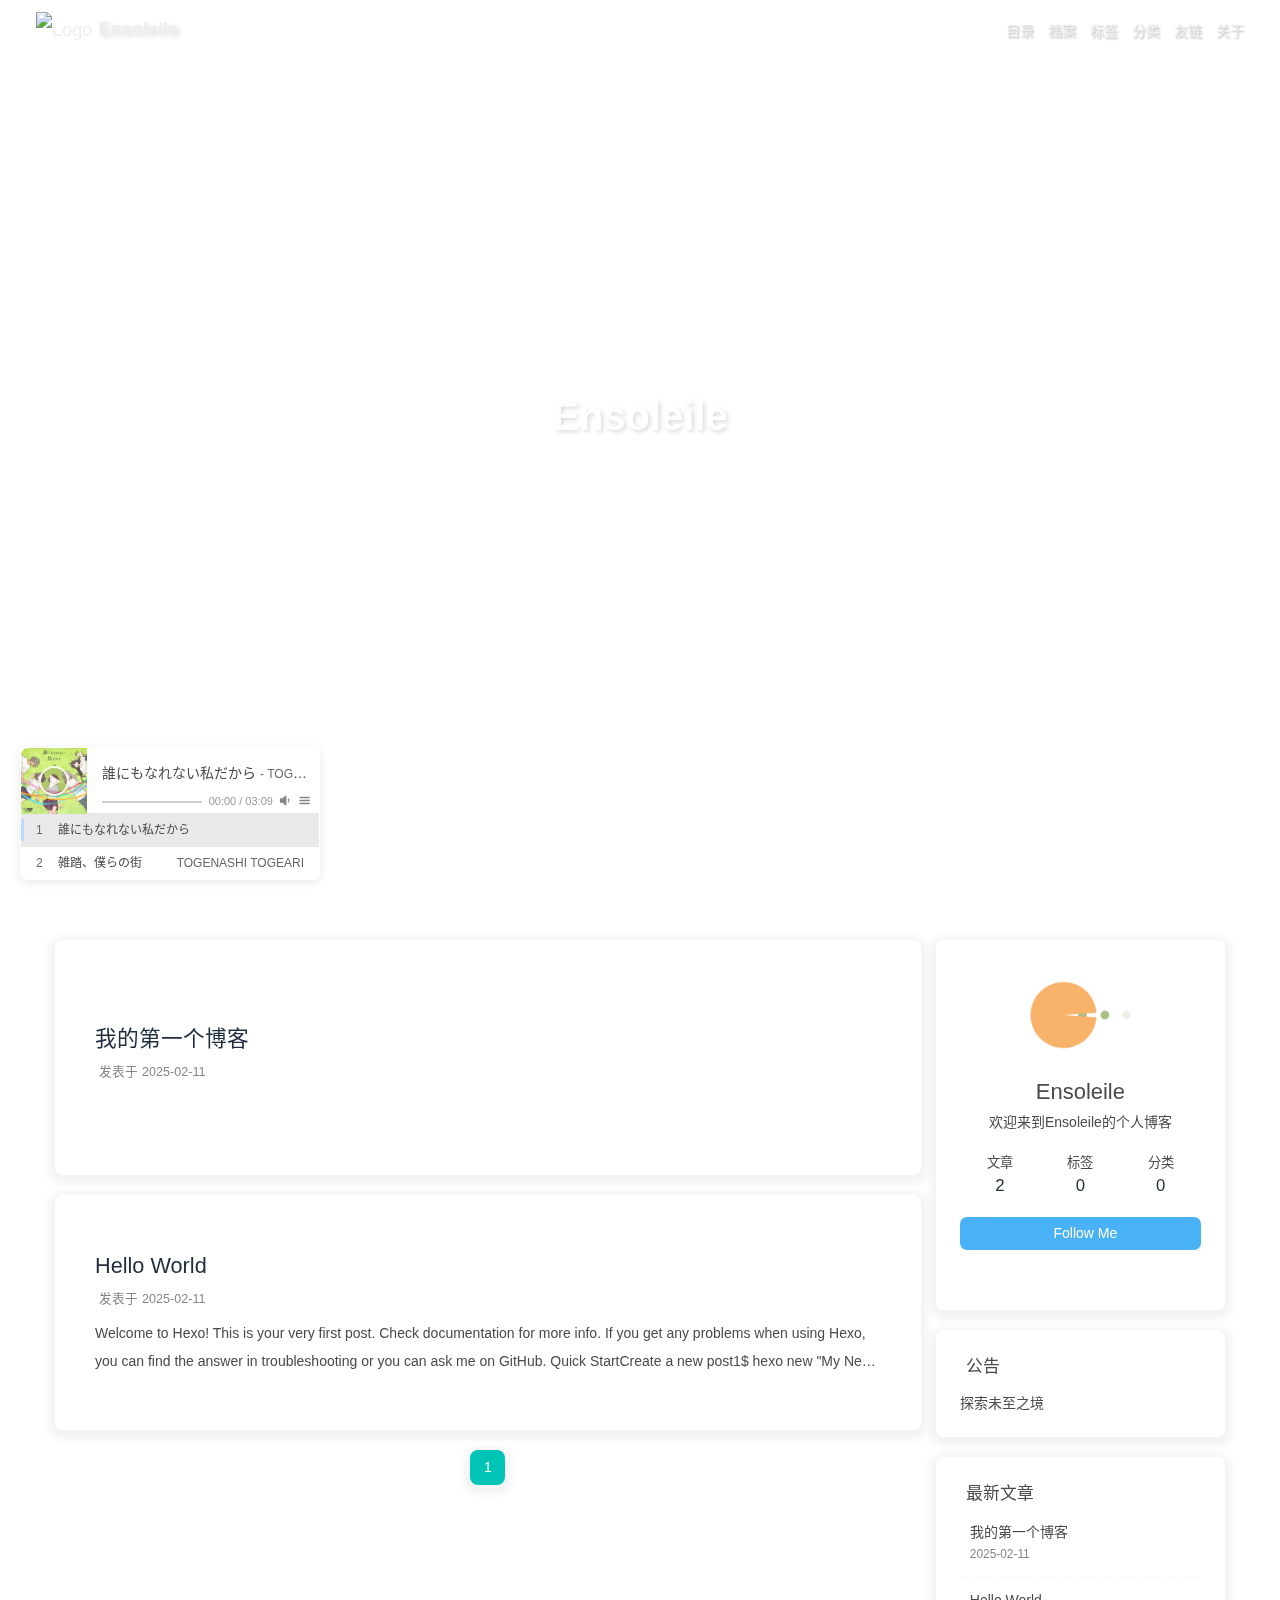
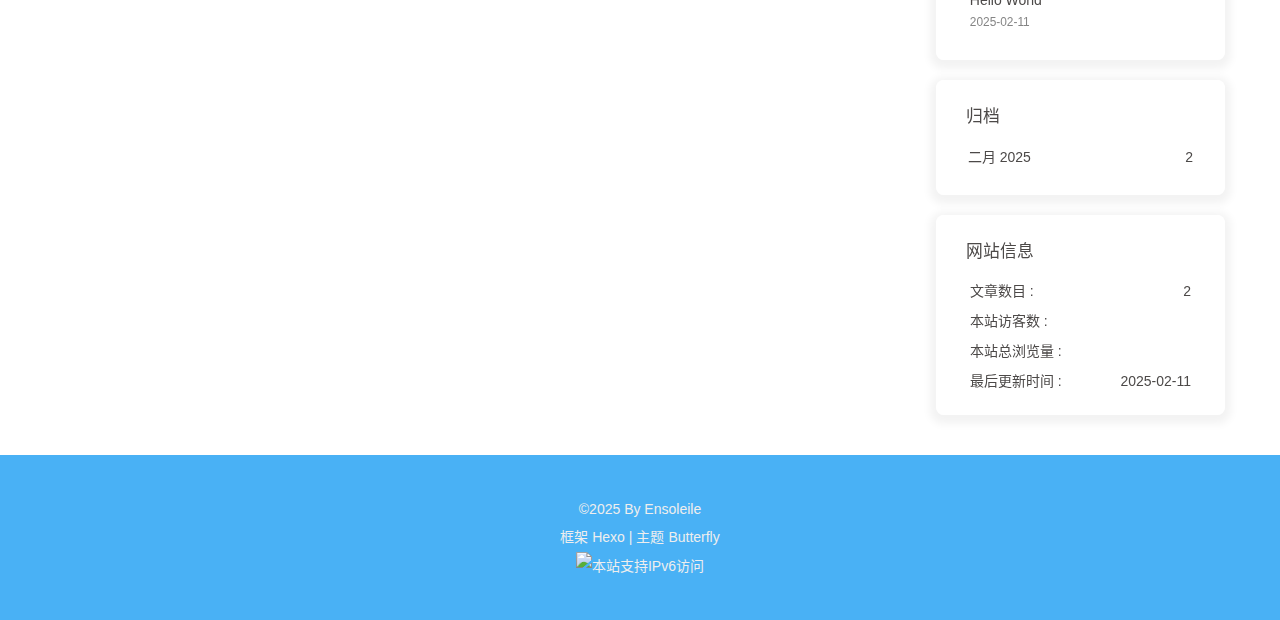
==== index.html @ 6d479419 "Site updated: 2025-02-11 23:31:42" ====
<!DOCTYPE html><html lang="zh-CN" data-theme="light"><head><meta charset="UTF-8"><meta http-equiv="X-UA-Compatible" content="IE=edge"><meta name="viewport" content="width=device-width, initial-scale=1.0,viewport-fit=cover"><title>Ensoleile - Ensoleile的个人博客</title><meta name="author" content="Ensoleile"><meta name="copyright" content="Ensoleile"><meta name="format-detection" content="telephone=no"><meta name="theme-color" content="#ffffff"><meta name="description" content="欢迎来到Ensoleile的个人博客">
<meta property="og:type" content="website">
<meta property="og:title" content="Ensoleile">
<meta property="og:url" content="http://example.com/index.html">
<meta property="og:site_name" content="Ensoleile">
<meta property="og:description" content="欢迎来到Ensoleile的个人博客">
<meta property="og:locale" content="zh_CN">
<meta property="og:image" content="https://i.bobopic.com/small/118351457.jpg">
<meta property="article:author" content="Ensoleile">
<meta name="twitter:card" content="summary">
<meta name="twitter:image" content="https://i.bobopic.com/small/118351457.jpg"><link rel="shortcut icon" href="https://i.bobopic.com/small/118351457.jpg"><link rel="canonical" href="http://example.com/index.html"><link rel="preconnect" href="//cdn.jsdelivr.net"/><link rel="preconnect" href="//busuanzi.ibruce.info"/><link rel="stylesheet" href="/css/index.css"><link rel="stylesheet" href="https://cdn.jsdelivr.net/npm/@fortawesome/fontawesome-free/css/all.min.css"><script>
    (() => {
      
    const saveToLocal = {
      set: (key, value, ttl) => {
        if (!ttl) return
        const expiry = Date.now() + ttl * 86400000
        localStorage.setItem(key, JSON.stringify({ value, expiry }))
      },
      get: key => {
        const itemStr = localStorage.getItem(key)
        if (!itemStr) return undefined
        const { value, expiry } = JSON.parse(itemStr)
        if (Date.now() > expiry) {
          localStorage.removeItem(key)
          return undefined
        }
        return value
      }
    }

    window.btf = {
      saveToLocal,
      getScript: (url, attr = {}) => new Promise((resolve, reject) => {
        const script = document.createElement('script')
        script.src = url
        script.async = true
        Object.entries(attr).forEach(([key, val]) => script.setAttribute(key, val))
        script.onload = script.onreadystatechange = () => {
          if (!script.readyState || /loaded|complete/.test(script.readyState)) resolve()
        }
        script.onerror = reject
        document.head.appendChild(script)
      }),
      getCSS: (url, id) => new Promise((resolve, reject) => {
        const link = document.createElement('link')
        link.rel = 'stylesheet'
        link.href = url
        if (id) link.id = id
        link.onload = link.onreadystatechange = () => {
          if (!link.readyState || /loaded|complete/.test(link.readyState)) resolve()
        }
        link.onerror = reject
        document.head.appendChild(link)
      }),
      addGlobalFn: (key, fn, name = false, parent = window) => {
        if (!true && key.startsWith('pjax')) return
        const globalFn = parent.globalFn || {}
        globalFn[key] = globalFn[key] || {}
        globalFn[key][name || Object.keys(globalFn[key]).length] = fn
        parent.globalFn = globalFn
      }
    }
  
      
      const activateDarkMode = () => {
        document.documentElement.setAttribute('data-theme', 'dark')
        if (document.querySelector('meta[name="theme-color"]') !== null) {
          document.querySelector('meta[name="theme-color"]').setAttribute('content', '#0d0d0d')
        }
      }
      const activateLightMode = () => {
        document.documentElement.setAttribute('data-theme', 'light')
        if (document.querySelector('meta[name="theme-color"]') !== null) {
          document.querySelector('meta[name="theme-color"]').setAttribute('content', '#ffffff')
        }
      }

      btf.activateDarkMode = activateDarkMode
      btf.activateLightMode = activateLightMode

      const theme = saveToLocal.get('theme')
    
          theme === 'dark' ? activateDarkMode() : theme === 'light' ? activateLightMode() : null
        
      
      const asideStatus = saveToLocal.get('aside-status')
      if (asideStatus !== undefined) {
        document.documentElement.classList.toggle('hide-aside', asideStatus === 'hide')
      }
    
      
    const detectApple = () => {
      if (/iPad|iPhone|iPod|Macintosh/.test(navigator.userAgent)) {
        document.documentElement.classList.add('apple')
      }
    }
    detectApple()
  
    })()
  </script><script>const GLOBAL_CONFIG = {
  root: '/',
  algolia: undefined,
  localSearch: undefined,
  translate: undefined,
  highlight: {"plugin":"highlight.js","highlightCopy":true,"highlightLang":true,"highlightHeightLimit":false,"highlightFullpage":false,"highlightMacStyle":true},
  copy: {
    success: '复制成功',
    error: '复制失败',
    noSupport: '浏览器不支持'
  },
  relativeDate: {
    homepage: false,
    post: false
  },
  runtime: '',
  dateSuffix: {
    just: '刚刚',
    min: '分钟前',
    hour: '小时前',
    day: '天前',
    month: '个月前'
  },
  copyright: undefined,
  lightbox: 'null',
  Snackbar: undefined,
  infinitegrid: {
    js: 'https://cdn.jsdelivr.net/npm/@egjs/infinitegrid/dist/infinitegrid.min.js',
    buttonText: '加载更多'
  },
  isPhotoFigcaption: false,
  islazyloadPlugin: false,
  isAnchor: false,
  percent: {
    toc: true,
    rightside: false,
  },
  autoDarkmode: false
}</script><script id="config-diff">var GLOBAL_CONFIG_SITE = {
  title: 'Ensoleile',
  isHighlightShrink: false,
  isToc: false,
  pageType: 'home'
}</script><link rel="stylesheet" href="/css/custom.css"><meta name="generator" content="Hexo 7.3.0"></head><body><div id="web_bg" style="background-image: url(https://otakuusamagazine.com/wp-content/uploads/2023/05/girls01-2048x1152.jpg);"></div><div id="sidebar"><div id="menu-mask"></div><div id="sidebar-menus"><div class="avatar-img text-center"><img src="https://i.bobopic.com/small/118351457.jpg" onerror="this.onerror=null;this.src='/img/friend_404.gif'" alt="avatar"/></div><div class="site-data text-center"><a href="/archives/"><div class="headline">文章</div><div class="length-num">2</div></a><a href="/tags/"><div class="headline">标签</div><div class="length-num">0</div></a><a href="/categories/"><div class="headline">分类</div><div class="length-num">0</div></a></div><div class="menus_items"><div class="menus_item"><a class="site-page" href="/"><i class="fa-fw fas fa-home"></i><span> 目录</span></a></div><div class="menus_item"><a class="site-page" href="/archives/"><i class="fa-fw fas fa-archive"></i><span> 档案</span></a></div><div class="menus_item"><a class="site-page" href="/tags/"><i class="fa-fw fas fa-tags"></i><span> 标签</span></a></div><div class="menus_item"><a class="site-page" href="/categories/"><i class="fa-fw fas fa-folder-open"></i><span> 分类</span></a></div><div class="menus_item"><a class="site-page" href="/link/"><i class="fa-fw fas fa-link"></i><span> 友链</span></a></div><div class="menus_item"><a class="site-page" href="/about/"><i class="fa-fw fas fa-heart"></i><span> 关于</span></a></div></div></div></div><link rel="stylesheet" href="/dist/APlayer.min.css"/><div id="aplayer"></div><script src="/dist/APlayer.min.js"></script><script src="/dist/music.js"></script><div class="page" id="body-wrap"><header class="full_page" id="page-header" style="background: true;"><nav id="nav"><span id="blog-info"><a class="nav-site-title" href="/"><img class="site-icon" src="https://i.bobopic.com/small/118351457.jpg" alt="Logo"><span class="site-name">Ensoleile</span></a></span><div id="menus"><div class="menus_items"><div class="menus_item"><a class="site-page" href="/"><i class="fa-fw fas fa-home"></i><span> 目录</span></a></div><div class="menus_item"><a class="site-page" href="/archives/"><i class="fa-fw fas fa-archive"></i><span> 档案</span></a></div><div class="menus_item"><a class="site-page" href="/tags/"><i class="fa-fw fas fa-tags"></i><span> 标签</span></a></div><div class="menus_item"><a class="site-page" href="/categories/"><i class="fa-fw fas fa-folder-open"></i><span> 分类</span></a></div><div class="menus_item"><a class="site-page" href="/link/"><i class="fa-fw fas fa-link"></i><span> 友链</span></a></div><div class="menus_item"><a class="site-page" href="/about/"><i class="fa-fw fas fa-heart"></i><span> 关于</span></a></div></div><div id="toggle-menu"><span class="site-page"><i class="fas fa-bars fa-fw"></i></span></div></div></nav><div id="site-info"><h1 id="site-title">Ensoleile</h1><div id="site_social_icons"><a class="social-icon" href="https://github.com/wjhhm2003" target="_blank" title="Github"><i class="fab fa-github" style="color: #hdhfbb;"></i></a><a class="social-icon" href="Ensoleile:wjhhm2003@qq.com" target="_blank" title="Email"><i class="fas fa-envelope" style="color: #000000;"></i></a></div></div><div id="scroll-down"><i class="fas fa-angle-down scroll-down-effects"></i></div></header><main class="layout" id="content-inner"><div class="recent-posts nc" id="recent-posts"><div class="recent-post-items"><div class="recent-post-item"><div class="recent-post-info no-cover"><a class="article-title" href="/2025/02/11/%E6%88%91%E7%9A%84%E7%AC%AC%E4%B8%80%E4%B8%AA%E5%8D%9A%E5%AE%A2/" title="我的第一个博客">我的第一个博客</a><div class="article-meta-wrap"><span class="post-meta-date"><i class="far fa-calendar-alt"></i><span class="article-meta-label">发表于</span><time datetime="2025-02-11T07:03:01.000Z" title="发表于 2025-02-11 15:03:01">2025-02-11</time></span></div></div></div><div class="recent-post-item"><div class="recent-post-info no-cover"><a class="article-title" href="/2025/02/11/hello-world/" title="Hello World">Hello World</a><div class="article-meta-wrap"><span class="post-meta-date"><i class="far fa-calendar-alt"></i><span class="article-meta-label">发表于</span><time datetime="2025-02-11T07:02:37.000Z" title="发表于 2025-02-11 15:02:37">2025-02-11</time></span></div><div class="content">Welcome to Hexo! This is your very first post. Check documentation for more info. If you get any problems when using Hexo, you can find the answer in troubleshooting or you can ask me on GitHub. Quick StartCreate a new post1$ hexo new &quot;My New Post&quot;  More info: Writing Run server1$ hexo server  More info: Server Generate static files1$ hexo generate  More info: Generating Deploy to remote sites1$ hexo deploy  More info: Deployment 老天保佑金山银山全都有 /party invite Qing_Cheni </div></div></div></div><nav id="pagination"><div class="pagination"><span class="page-number current">1</span></div></nav></div><div class="aside-content" id="aside-content"><div class="card-widget card-info text-center"><div class="avatar-img"><img src="https://i.bobopic.com/small/118351457.jpg" onerror="this.onerror=null;this.src='/img/friend_404.gif'" alt="avatar"/></div><div class="author-info-name">Ensoleile</div><div class="author-info-description">欢迎来到Ensoleile的个人博客</div><div class="site-data"><a href="/archives/"><div class="headline">文章</div><div class="length-num">2</div></a><a href="/tags/"><div class="headline">标签</div><div class="length-num">0</div></a><a href="/categories/"><div class="headline">分类</div><div class="length-num">0</div></a></div><a id="card-info-btn" target="_blank" rel="noopener" href="https://github.com/wjhhm2003"><i class="fab fa-github"></i><span>Follow Me</span></a><div class="card-info-social-icons"><a class="social-icon" href="https://github.com/wjhhm2003" target="_blank" title="Github"><i class="fab fa-github" style="color: #hdhfbb;"></i></a><a class="social-icon" href="Ensoleile:wjhhm2003@qq.com" target="_blank" title="Email"><i class="fas fa-envelope" style="color: #000000;"></i></a></div></div><div class="card-widget card-announcement"><div class="item-headline"><i class="fas fa-bullhorn fa-shake"></i><span>公告</span></div><div class="announcement_content">探索未至之境</div></div><div class="sticky_layout"><div class="card-widget card-recent-post"><div class="item-headline"><i class="fas fa-history"></i><span>最新文章</span></div><div class="aside-list"><div class="aside-list-item no-cover"><div class="content"><a class="title" href="/2025/02/11/%E6%88%91%E7%9A%84%E7%AC%AC%E4%B8%80%E4%B8%AA%E5%8D%9A%E5%AE%A2/" title="我的第一个博客">我的第一个博客</a><time datetime="2025-02-11T07:03:01.000Z" title="发表于 2025-02-11 15:03:01">2025-02-11</time></div></div><div class="aside-list-item no-cover"><div class="content"><a class="title" href="/2025/02/11/hello-world/" title="Hello World">Hello World</a><time datetime="2025-02-11T07:02:37.000Z" title="发表于 2025-02-11 15:02:37">2025-02-11</time></div></div></div></div><div class="card-widget card-archives">
    <div class="item-headline">
      <i class="fas fa-archive"></i>
      <span>归档</span>
      
    </div>
  
    <ul class="card-archive-list">
      
        <li class="card-archive-list-item">
          <a class="card-archive-list-link" href="/archives/2025/02/">
            <span class="card-archive-list-date">
              二月 2025
            </span>
            <span class="card-archive-list-count">2</span>
          </a>
        </li>
      
    </ul>
  </div><div class="card-widget card-webinfo"><div class="item-headline"><i class="fas fa-chart-line"></i><span>网站信息</span></div><div class="webinfo"><div class="webinfo-item"><div class="item-name">文章数目 :</div><div class="item-count">2</div></div><div class="webinfo-item"><div class="item-name">本站访客数 :</div><div class="item-count" id="busuanzi_value_site_uv"><i class="fa-solid fa-spinner fa-spin"></i></div></div><div class="webinfo-item"><div class="item-name">本站总浏览量 :</div><div class="item-count" id="busuanzi_value_site_pv"><i class="fa-solid fa-spinner fa-spin"></i></div></div><div class="webinfo-item"><div class="item-name">最后更新时间 :</div><div class="item-count" id="last-push-date" data-lastPushDate="2025-02-11T15:31:31.373Z"><i class="fa-solid fa-spinner fa-spin"></i></div></div></div></div></div></div></main><footer id="footer"><div id="footer-wrap"><div class="copyright">&copy;2025 By Ensoleile</div><div class="framework-info"><span>框架 </span><a target="_blank" rel="noopener" href="https://hexo.io">Hexo</a><span class="footer-separator">|</span><span>主题 </span><a target="_blank" rel="noopener" href="https://github.com/jerryc127/hexo-theme-butterfly">Butterfly</a></div><div class="footer_custom_text"><a href="https://ipw.cn/ipv6webcheck/?site=ipw.cn" title="本站支持IPv6访问" target="_blank"><img style="display:inline-block;vertical-align:middle" alt="本站支持IPv6访问" src="https://static.ipw.cn/icon/ipv6-s3.svg"></a></div></div></footer></div><div id="rightside"><div id="rightside-config-hide"><button id="darkmode" type="button" title="日间和夜间模式切换"><i class="fas fa-adjust"></i></button><button id="hide-aside-btn" type="button" title="单栏和双栏切换"><i class="fas fa-arrows-alt-h"></i></button></div><div id="rightside-config-show"><button id="rightside-config" type="button" title="设置"><i class="fas fa-cog fa-spin"></i></button><button id="go-up" type="button" title="回到顶部"><span class="scroll-percent"></span><i class="fas fa-arrow-up"></i></button></div></div><div><script src="/js/utils.js"></script><script src="/js/main.js"></script><div class="js-pjax"></div><script src="https://cdn.jsdelivr.net/npm/pjax/pjax.min.js"></script><script>(() => {
  const pjaxSelectors = ["head > title","#config-diff","#body-wrap","#rightside-config-hide","#rightside-config-show",".js-pjax"]

  window.pjax = new Pjax({
    elements: 'a:not([target="_blank"])',
    selectors: pjaxSelectors,
    cacheBust: false,
    analytics: false,
    scrollRestoration: false
  })

  const triggerPjaxFn = (val) => {
    if (!val) return
    Object.values(val).forEach(fn => fn())
  }

  document.addEventListener('pjax:send', () => {
    // removeEventListener
    btf.removeGlobalFnEvent('pjaxSendOnce')
    btf.removeGlobalFnEvent('themeChange')

    // reset readmode
    const $bodyClassList = document.body.classList
    if ($bodyClassList.contains('read-mode')) $bodyClassList.remove('read-mode')

    triggerPjaxFn(window.globalFn.pjaxSend)
  })

  document.addEventListener('pjax:complete', () => {
    btf.removeGlobalFnEvent('pjaxCompleteOnce')
    document.querySelectorAll('script[data-pjax]').forEach(item => {
      const newScript = document.createElement('script')
      const content = item.text || item.textContent || item.innerHTML || ""
      Array.from(item.attributes).forEach(attr => newScript.setAttribute(attr.name, attr.value))
      newScript.appendChild(document.createTextNode(content))
      item.parentNode.replaceChild(newScript, item)
    })

    triggerPjaxFn(window.globalFn.pjaxComplete)
  })

  document.addEventListener('pjax:error', e => {
    if (e.request.status === 404) {
      pjax.loadUrl('/404.html')
    }
  })
})()</script><script async data-pjax src="//busuanzi.ibruce.info/busuanzi/2.3/busuanzi.pure.mini.js"></script></div></body></html>
---- css/custom.css ----
#aplayer {
  position: fixed;
  bottom: 0;
  left: 0;
  z-index: 9999;
  margin: 20px;
  width: 300px;
  border-radius: 8px;
  box-shadow: 0 2px 10px rgba(0, 0, 0, 0.1);
  background-color: rgba(255, 255, 255, 0.7); /* 半透明背景 */
  backdrop-filter: blur(10px); /* 毛玻璃效果 */
  -webkit-backdrop-filter: blur(10px); /* 兼容 Safari */
  border: 1px solid rgba(255, 255, 255, 0.2); /* 可选：添加边框 */
}
/*所有页面实现毛玻璃特效*/

#aside-content,
#search-mask,
/* 手机端 */
#sidebar #menu-mask {
  background: rgba(255, 255, 255, 0);
}

.search-dialog {
  border-radius: 0px;
}

/* 浅色模式 */
html[data-theme="light"] #aside-content>.card-widget:first-child,
html[data-theme="light"] #aside-content .card-widget,
html[data-theme="light"] .layout>div:first-child:not(.recent-posts),
html[data-theme="light"] #recent-posts>.recent-post-item,
/* 标题栏 */
html[data-theme="light"] #page-header.nav-visible #nav,
/* 搜索框 */
html[data-theme="light"] .search-dialog,
/* 移动端 */
html[data-theme="light"] #sidebar #sidebar-menus.open {
  background: rgba(255, 255, 255, 0.7);
  backdrop-filter: blur(20px);
}

/* 深色模式 */
html[data-theme="dark"] #aside-content>.card-widget:first-child,
html[data-theme="dark"] #aside-content .card-widget,
html[data-theme="dark"] .layout>div:first-child:not(.recent-posts),
html[data-theme="dark"] #recent-posts>.recent-post-item,
/* 标题栏 */
html[data-theme="dark"] #page-header.nav-visible #nav,
/* 搜索框 */
html[data-theme="dark"] .search-dialog,
/* 移动端 */
html[data-theme="dark"] #sidebar #sidebar-menus.open {
  background: rgba(0, 0, 0, 0.7);
  backdrop-filter: blur(20px);
}
---- dist/APlayer.min.css ----
.aplayer{background:#fff;font-family:Arial,Helvetica,sans-serif;margin:5px;box-shadow:0 2px 2px 0 rgba(0,0,0,.07),0 1px 5px 0 rgba(0,0,0,.1);border-radius:2px;overflow:hidden;-webkit-user-select:none;-moz-user-select:none;-ms-user-select:none;user-select:none;line-height:normal;position:relative}.aplayer *{box-sizing:content-box}.aplayer svg{width:100%;height:100%}.aplayer svg circle,.aplayer svg path{fill:#fff}.aplayer.aplayer-withlist .aplayer-info{border-bottom:1px solid #e9e9e9}.aplayer.aplayer-withlist .aplayer-list{display:block}.aplayer.aplayer-withlist .aplayer-icon-order,.aplayer.aplayer-withlist .aplayer-info .aplayer-controller .aplayer-time .aplayer-icon.aplayer-icon-menu{display:inline}.aplayer.aplayer-withlrc .aplayer-pic{height:90px;width:90px}.aplayer.aplayer-withlrc .aplayer-info{margin-left:90px;height:90px;padding:10px 7px 0}.aplayer.aplayer-withlrc .aplayer-lrc{display:block}.aplayer.aplayer-narrow{width:66px}.aplayer.aplayer-narrow .aplayer-info,.aplayer.aplayer-narrow .aplayer-list{display:none}.aplayer.aplayer-narrow .aplayer-body,.aplayer.aplayer-narrow .aplayer-pic{height:66px;width:66px}.aplayer.aplayer-fixed{position:fixed;bottom:0;left:0;right:0;margin:0;z-index:99;overflow:visible;max-width:400px;box-shadow:none}.aplayer.aplayer-fixed .aplayer-list{margin-bottom:65px;border:1px solid #eee;border-bottom:none}.aplayer.aplayer-fixed .aplayer-body{position:fixed;bottom:0;left:0;right:0;margin:0;z-index:99;background:#fff;padding-right:18px;transition:all .3s ease;max-width:400px}.aplayer.aplayer-fixed .aplayer-lrc{display:block;position:fixed;bottom:10px;left:0;right:0;margin:0;z-index:98;pointer-events:none;text-shadow:-1px -1px 0 #fff}.aplayer.aplayer-fixed .aplayer-lrc:after,.aplayer.aplayer-fixed .aplayer-lrc:before{display:none}.aplayer.aplayer-fixed .aplayer-info{-webkit-transform:scaleX(1);transform:scaleX(1);-webkit-transform-origin:0 0;transform-origin:0 0;transition:all .3s ease;border-bottom:none;border-top:1px solid #e9e9e9}.aplayer.aplayer-fixed .aplayer-info .aplayer-music{width:calc(100% - 105px)}.aplayer.aplayer-fixed .aplayer-miniswitcher{display:block}.aplayer.aplayer-fixed.aplayer-narrow .aplayer-info{display:block;-webkit-transform:scaleX(0);transform:scaleX(0)}.aplayer.aplayer-fixed.aplayer-narrow .aplayer-body{width:66px!important}.aplayer.aplayer-fixed.aplayer-narrow .aplayer-miniswitcher .aplayer-icon{-webkit-transform:rotateY(0);transform:rotateY(0)}.aplayer.aplayer-fixed .aplayer-icon-back,.aplayer.aplayer-fixed .aplayer-icon-forward,.aplayer.aplayer-fixed .aplayer-icon-lrc,.aplayer.aplayer-fixed .aplayer-icon-play{display:inline-block}.aplayer.aplayer-fixed .aplayer-icon-back,.aplayer.aplayer-fixed .aplayer-icon-forward,.aplayer.aplayer-fixed .aplayer-icon-menu,.aplayer.aplayer-fixed .aplayer-icon-play{position:absolute;bottom:27px;width:20px;height:20px}.aplayer.aplayer-fixed .aplayer-icon-back{right:75px}.aplayer.aplayer-fixed .aplayer-icon-play{right:50px}.aplayer.aplayer-fixed .aplayer-icon-forward{right:25px}.aplayer.aplayer-fixed .aplayer-icon-menu{right:0}.aplayer.aplayer-arrow .aplayer-icon-loop,.aplayer.aplayer-arrow .aplayer-icon-order,.aplayer.aplayer-mobile .aplayer-icon-volume-down{display:none}.aplayer.aplayer-loading .aplayer-info .aplayer-controller .aplayer-loading-icon{display:block}.aplayer.aplayer-loading .aplayer-info .aplayer-controller .aplayer-bar-wrap .aplayer-bar .aplayer-played .aplayer-thumb{-webkit-transform:scale(1);transform:scale(1)}.aplayer .aplayer-body{position:relative}.aplayer .aplayer-icon{width:15px;height:15px;border:none;background-color:transparent;outline:none;cursor:pointer;opacity:.8;vertical-align:middle;padding:0;font-size:12px;margin:0;display:inline-block}.aplayer .aplayer-icon path{transition:all .2s ease-in-out}.aplayer .aplayer-icon-back,.aplayer .aplayer-icon-forward,.aplayer .aplayer-icon-lrc,.aplayer .aplayer-icon-order,.aplayer .aplayer-icon-play{display:none}.aplayer .aplayer-icon-lrc-inactivity svg{opacity:.4}.aplayer .aplayer-icon-forward{-webkit-transform:rotate(180deg);transform:rotate(180deg)}.aplayer .aplayer-lrc-content{display:none}.aplayer .aplayer-pic{position:relative;float:left;height:66px;width:66px;background-size:cover;background-position:50%;transition:all .3s ease;cursor:pointer}.aplayer .aplayer-pic:hover .aplayer-button{opacity:1}.aplayer .aplayer-pic .aplayer-button{position:absolute;border-radius:50%;opacity:.8;text-shadow:0 1px 1px rgba(0,0,0,.2);box-shadow:0 1px 1px rgba(0,0,0,.2);background:rgba(0,0,0,.2);transition:all .1s ease}.aplayer .aplayer-pic .aplayer-button path{fill:#fff}.aplayer .aplayer-pic .aplayer-hide{display:none}.aplayer .aplayer-pic .aplayer-play{width:26px;height:26px;border:2px solid #fff;bottom:50%;right:50%;margin:0 -15px -15px 0}.aplayer .aplayer-pic .aplayer-play svg{position:absolute;top:3px;left:4px;height:20px;width:20px}.aplayer .aplayer-pic .aplayer-pause{width:16px;height:16px;border:2px solid #fff;bottom:4px;right:4px}.aplayer .aplayer-pic .aplayer-pause svg{position:absolute;top:2px;left:2px;height:12px;width:12px}.aplayer .aplayer-info{margin-left:66px;padding:14px 7px 0 10px;height:66px;box-sizing:border-box}.aplayer .aplayer-info .aplayer-music{overflow:hidden;white-space:nowrap;text-overflow:ellipsis;margin:0 0 13px 5px;-webkit-user-select:text;-moz-user-select:text;-ms-user-select:text;user-select:text;cursor:default;padding-bottom:2px;height:20px}.aplayer .aplayer-info .aplayer-music .aplayer-title{font-size:14px}.aplayer .aplayer-info .aplayer-music .aplayer-author{font-size:12px;color:#666}.aplayer .aplayer-info .aplayer-controller{position:relative;display:flex}.aplayer .aplayer-info .aplayer-controller .aplayer-bar-wrap{margin:0 0 0 5px;padding:4px 0;cursor:pointer!important;flex:1}.aplayer .aplayer-info .aplayer-controller .aplayer-bar-wrap:hover .aplayer-bar .aplayer-played .aplayer-thumb{-webkit-transform:scale(1);transform:scale(1)}.aplayer .aplayer-info .aplayer-controller .aplayer-bar-wrap .aplayer-bar{position:relative;height:2px;width:100%;background:#cdcdcd}.aplayer .aplayer-info .aplayer-controller .aplayer-bar-wrap .aplayer-bar .aplayer-loaded{position:absolute;left:0;top:0;bottom:0;background:#aaa;height:2px;transition:all .5s ease}.aplayer .aplayer-info .aplayer-controller .aplayer-bar-wrap .aplayer-bar .aplayer-played{position:absolute;left:0;top:0;bottom:0;height:2px}.aplayer .aplayer-info .aplayer-controller .aplayer-bar-wrap .aplayer-bar .aplayer-played .aplayer-thumb{position:absolute;top:0;right:5px;margin-top:-4px;margin-right:-10px;height:10px;width:10px;border-radius:50%;cursor:pointer;transition:all .3s ease-in-out;-webkit-transform:scale(0);transform:scale(0)}.aplayer .aplayer-info .aplayer-controller .aplayer-time{position:relative;right:0;bottom:4px;height:17px;color:#999;font-size:11px;padding-left:7px}.aplayer .aplayer-info .aplayer-controller .aplayer-time .aplayer-time-inner{vertical-align:middle}.aplayer .aplayer-info .aplayer-controller .aplayer-time .aplayer-icon{cursor:pointer;transition:all .2s ease}.aplayer .aplayer-info .aplayer-controller .aplayer-time .aplayer-icon path{fill:#666}.aplayer .aplayer-info .aplayer-controller .aplayer-time .aplayer-icon.aplayer-icon-loop{margin-right:2px}.aplayer .aplayer-info .aplayer-controller .aplayer-time .aplayer-icon:hover path{fill:#000}.aplayer .aplayer-info .aplayer-controller .aplayer-time .aplayer-icon.aplayer-icon-menu,.aplayer .aplayer-info .aplayer-controller .aplayer-time.aplayer-time-narrow .aplayer-icon-menu,.aplayer .aplayer-info .aplayer-controller .aplayer-time.aplayer-time-narrow .aplayer-icon-mode{display:none}.aplayer .aplayer-info .aplayer-controller .aplayer-volume-wrap{position:relative;display:inline-block;margin-left:3px;cursor:pointer!important}.aplayer .aplayer-info .aplayer-controller .aplayer-volume-wrap:hover .aplayer-volume-bar-wrap{height:40px}.aplayer .aplayer-info .aplayer-controller .aplayer-volume-wrap .aplayer-volume-bar-wrap{position:absolute;bottom:15px;right:-3px;width:25px;height:0;z-index:99;overflow:hidden;transition:all .2s ease-in-out}.aplayer .aplayer-info .aplayer-controller .aplayer-volume-wrap .aplayer-volume-bar-wrap.aplayer-volume-bar-wrap-active{height:40px}.aplayer .aplayer-info .aplayer-controller .aplayer-volume-wrap .aplayer-volume-bar-wrap .aplayer-volume-bar{position:absolute;bottom:0;right:10px;width:5px;height:35px;background:#aaa;border-radius:2.5px;overflow:hidden}.aplayer .aplayer-info .aplayer-controller .aplayer-volume-wrap .aplayer-volume-bar-wrap .aplayer-volume-bar .aplayer-volume{position:absolute;bottom:0;right:0;width:5px;transition:all .1s ease}.aplayer .aplayer-info .aplayer-controller .aplayer-loading-icon{display:none}.aplayer .aplayer-info .aplayer-controller .aplayer-loading-icon svg{position:absolute;-webkit-animation:rotate 1s linear infinite;animation:rotate 1s linear infinite}.aplayer .aplayer-lrc{display:none;position:relative;height:30px;text-align:center;overflow:hidden;margin:-10px 0 7px}.aplayer .aplayer-lrc:before{top:0;height:10%;background:linear-gradient(180deg,#fff 0,hsla(0,0%,100%,0));filter:progid:DXImageTransform.Microsoft.gradient(startColorstr="#ffffff",endColorstr="#00ffffff",GradientType=0)}.aplayer .aplayer-lrc:after,.aplayer .aplayer-lrc:before{position:absolute;z-index:1;display:block;overflow:hidden;width:100%;content:" "}.aplayer .aplayer-lrc:after{bottom:0;height:33%;background:linear-gradient(180deg,hsla(0,0%,100%,0) 0,hsla(0,0%,100%,.8));filter:progid:DXImageTransform.Microsoft.gradient(startColorstr="#00ffffff",endColorstr="#ccffffff",GradientType=0)}.aplayer .aplayer-lrc p{font-size:12px;color:#666;line-height:16px!important;height:16px!important;padding:0!important;margin:0!important;transition:all .5s ease-out;opacity:.4;overflow:hidden}.aplayer .aplayer-lrc p.aplayer-lrc-current{opacity:1;overflow:visible;height:auto!important;min-height:16px}.aplayer .aplayer-lrc.aplayer-lrc-hide{display:none}.aplayer .aplayer-lrc .aplayer-lrc-contents{width:100%;transition:all .5s ease-out;-webkit-user-select:text;-moz-user-select:text;-ms-user-select:text;user-select:text;cursor:default}.aplayer .aplayer-list{overflow:auto;transition:all .5s ease;will-change:height;display:none;overflow:hidden}.aplayer .aplayer-list.aplayer-list-hide{max-height:0!important}.aplayer .aplayer-list ol{list-style-type:none;margin:0;padding:0;overflow-y:auto}.aplayer .aplayer-list ol::-webkit-scrollbar{width:5px}.aplayer .aplayer-list ol::-webkit-scrollbar-thumb{border-radius:3px;background-color:#eee}.aplayer .aplayer-list ol::-webkit-scrollbar-thumb:hover{background-color:#ccc}.aplayer .aplayer-list ol li{position:relative;height:32px;line-height:32px;padding:0 15px;font-size:12px;border-top:1px solid #e9e9e9;cursor:pointer;transition:all .2s ease;overflow:hidden;margin:0}.aplayer .aplayer-list ol li:first-child{border-top:none}.aplayer .aplayer-list ol li:hover{background:#efefef}.aplayer .aplayer-list ol li.aplayer-list-light{background:#e9e9e9}.aplayer .aplayer-list ol li.aplayer-list-light .aplayer-list-cur{display:inline-block}.aplayer .aplayer-list ol li .aplayer-list-cur{display:none;width:3px;height:22px;position:absolute;left:0;top:5px;cursor:pointer}.aplayer .aplayer-list ol li .aplayer-list-index{color:#666;margin-right:12px;cursor:pointer}.aplayer .aplayer-list ol li .aplayer-list-author{color:#666;float:right;cursor:pointer}.aplayer .aplayer-notice{opacity:0;position:absolute;top:50%;left:50%;-webkit-transform:translate(-50%,-50%);transform:translate(-50%,-50%);font-size:12px;border-radius:4px;padding:5px 10px;transition:all .3s ease-in-out;overflow:hidden;color:#fff;pointer-events:none;background-color:#f4f4f5;color:#909399}.aplayer .aplayer-miniswitcher{display:none;position:absolute;top:0;right:0;bottom:0;height:100%;background:#e6e6e6;width:18px;border-radius:0 2px 2px 0}.aplayer .aplayer-miniswitcher .aplayer-icon{height:100%;width:100%;-webkit-transform:rotateY(180deg);transform:rotateY(180deg);transition:all .3s ease}.aplayer .aplayer-miniswitcher .aplayer-icon path{fill:#666}.aplayer .aplayer-miniswitcher .aplayer-icon:hover path{fill:#000}@-webkit-keyframes aplayer-roll{0%{left:0}to{left:-100%}}@keyframes aplayer-roll{0%{left:0}to{left:-100%}}@-webkit-keyframes rotate{0%{-webkit-transform:rotate(0);transform:rotate(0)}to{-webkit-transform:rotate(1turn);transform:rotate(1turn)}}@keyframes rotate{0%{-webkit-transform:rotate(0);transform:rotate(0)}to{-webkit-transform:rotate(1turn);transform:rotate(1turn)}}

/*# sourceMappingURL=APlayer.min.css.map*/
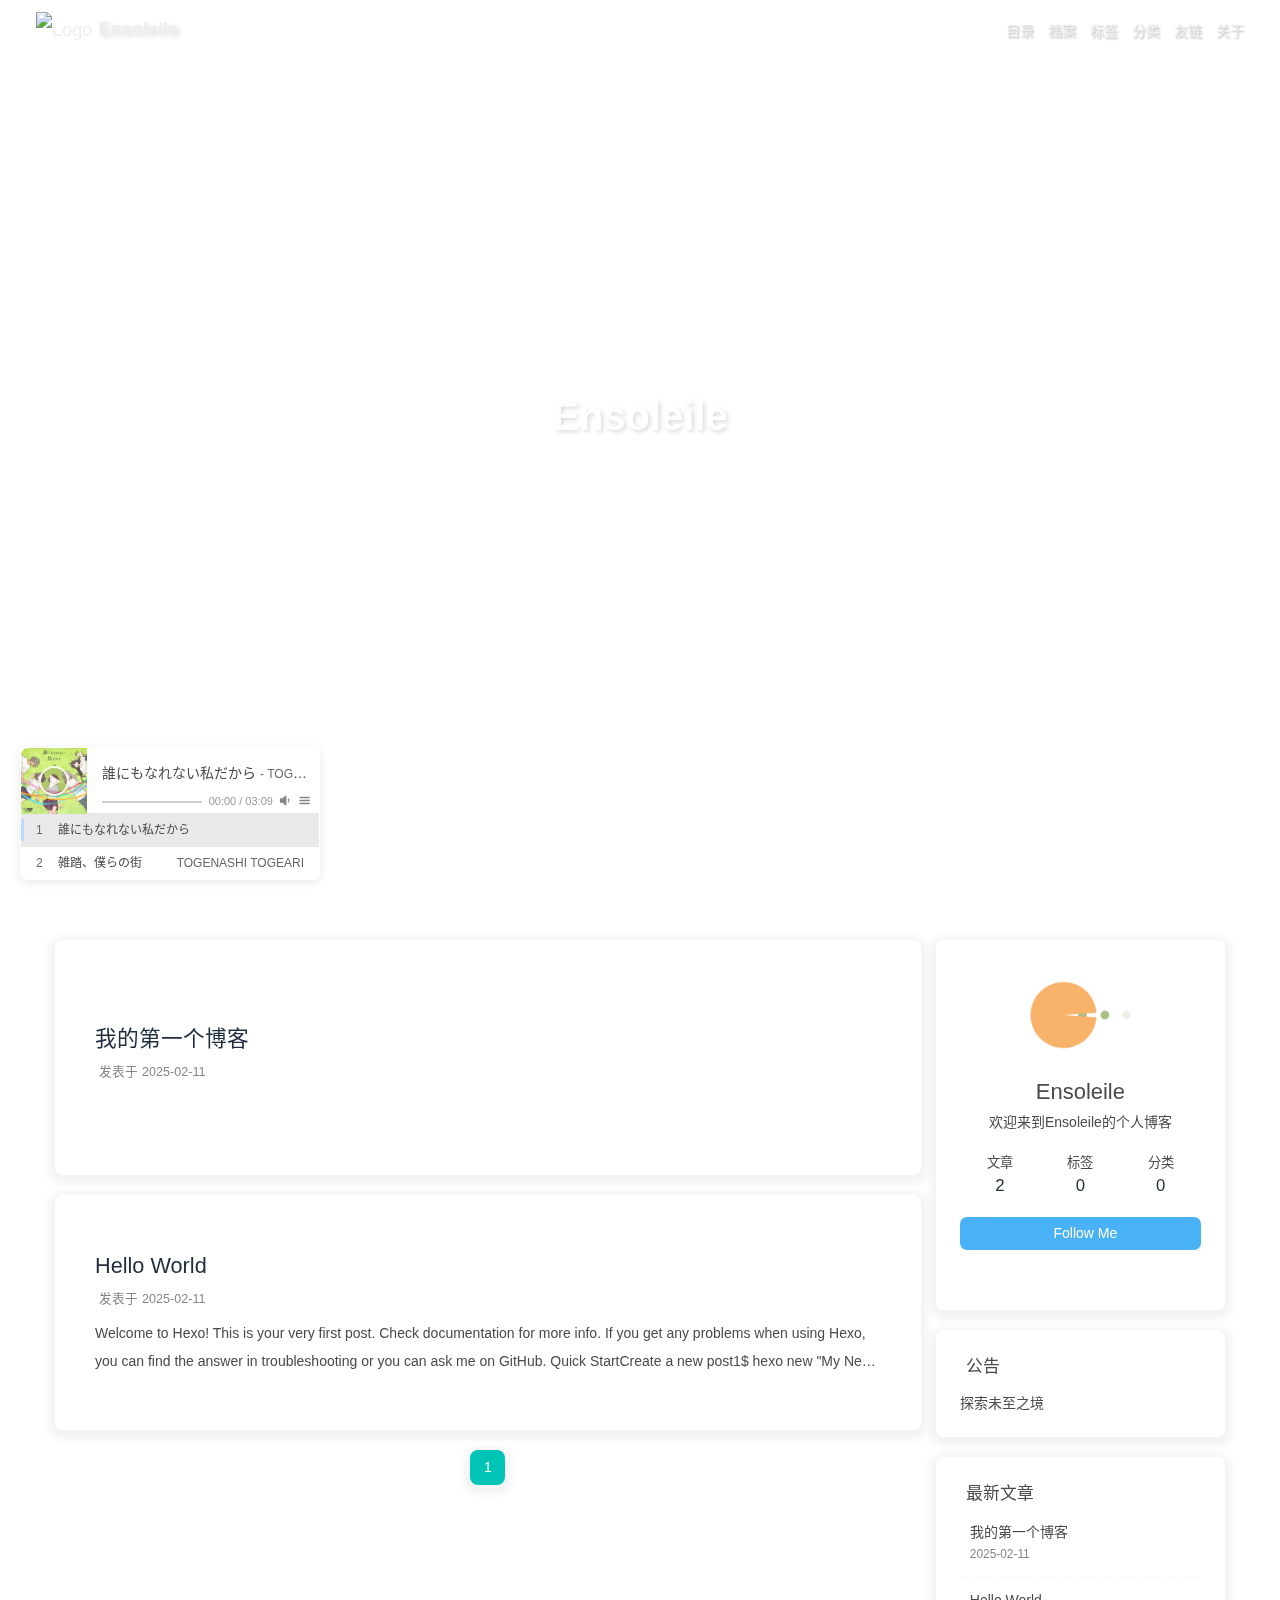
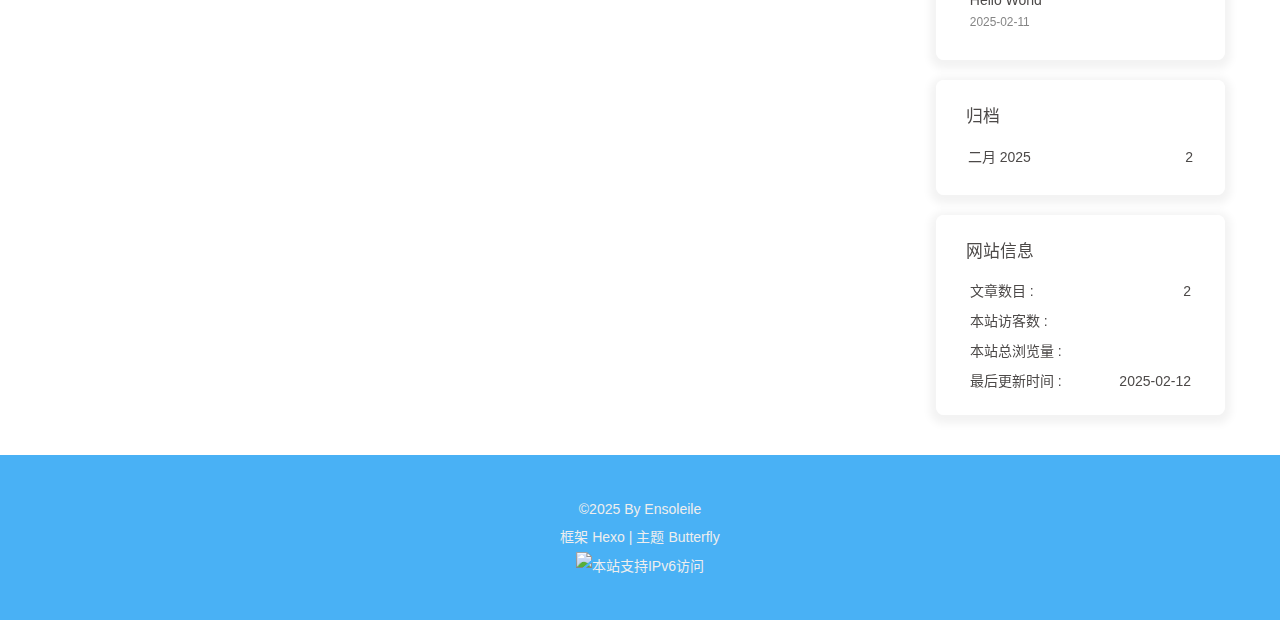
==== commit 7d3c47ad: "Site updated: 2025-02-13 00:28:37" ====
--- a/index.html
+++ b/index.html
@@ -1,14 +1,14 @@
 <!DOCTYPE html><html lang="zh-CN" data-theme="light"><head><meta charset="UTF-8"><meta http-equiv="X-UA-Compatible" content="IE=edge"><meta name="viewport" content="width=device-width, initial-scale=1.0,viewport-fit=cover"><title>Ensoleile - Ensoleile的个人博客</title><meta name="author" content="Ensoleile"><meta name="copyright" content="Ensoleile"><meta name="format-detection" content="telephone=no"><meta name="theme-color" content="#ffffff"><meta name="description" content="欢迎来到Ensoleile的个人博客">
 <meta property="og:type" content="website">
 <meta property="og:title" content="Ensoleile">
-<meta property="og:url" content="http://example.com/index.html">
+<meta property="og:url" content="https://wjhhm2003.github.io/index.html">
 <meta property="og:site_name" content="Ensoleile">
 <meta property="og:description" content="欢迎来到Ensoleile的个人博客">
 <meta property="og:locale" content="zh_CN">
 <meta property="og:image" content="https://i.bobopic.com/small/118351457.jpg">
 <meta property="article:author" content="Ensoleile">
 <meta name="twitter:card" content="summary">
-<meta name="twitter:image" content="https://i.bobopic.com/small/118351457.jpg"><link rel="shortcut icon" href="https://i.bobopic.com/small/118351457.jpg"><link rel="canonical" href="http://example.com/index.html"><link rel="preconnect" href="//cdn.jsdelivr.net"/><link rel="preconnect" href="//busuanzi.ibruce.info"/><link rel="stylesheet" href="/css/index.css"><link rel="stylesheet" href="https://cdn.jsdelivr.net/npm/@fortawesome/fontawesome-free/css/all.min.css"><script>
+<meta name="twitter:image" content="https://i.bobopic.com/small/118351457.jpg"><link rel="shortcut icon" href="https://i.bobopic.com/small/118351457.jpg"><link rel="canonical" href="https://wjhhm2003.github.io/index.html"><link rel="preconnect" href="//cdn.jsdelivr.net"/><link rel="preconnect" href="//busuanzi.ibruce.info"/><link rel="stylesheet" href="/css/index.css"><link rel="stylesheet" href="https://cdn.jsdelivr.net/npm/@fortawesome/fontawesome-free/css/all.min.css"><script>
     (() => {
       
     const saveToLocal = {
@@ -160,7 +160,7 @@
         </li>
       
     </ul>
-  </div><div class="card-widget card-webinfo"><div class="item-headline"><i class="fas fa-chart-line"></i><span>网站信息</span></div><div class="webinfo"><div class="webinfo-item"><div class="item-name">文章数目 :</div><div class="item-count">2</div></div><div class="webinfo-item"><div class="item-name">本站访客数 :</div><div class="item-count" id="busuanzi_value_site_uv"><i class="fa-solid fa-spinner fa-spin"></i></div></div><div class="webinfo-item"><div class="item-name">本站总浏览量 :</div><div class="item-count" id="busuanzi_value_site_pv"><i class="fa-solid fa-spinner fa-spin"></i></div></div><div class="webinfo-item"><div class="item-name">最后更新时间 :</div><div class="item-count" id="last-push-date" data-lastPushDate="2025-02-11T15:31:31.373Z"><i class="fa-solid fa-spinner fa-spin"></i></div></div></div></div></div></div></main><footer id="footer"><div id="footer-wrap"><div class="copyright">&copy;2025 By Ensoleile</div><div class="framework-info"><span>框架 </span><a target="_blank" rel="noopener" href="https://hexo.io">Hexo</a><span class="footer-separator">|</span><span>主题 </span><a target="_blank" rel="noopener" href="https://github.com/jerryc127/hexo-theme-butterfly">Butterfly</a></div><div class="footer_custom_text"><a href="https://ipw.cn/ipv6webcheck/?site=ipw.cn" title="本站支持IPv6访问" target="_blank"><img style="display:inline-block;vertical-align:middle" alt="本站支持IPv6访问" src="https://static.ipw.cn/icon/ipv6-s3.svg"></a></div></div></footer></div><div id="rightside"><div id="rightside-config-hide"><button id="darkmode" type="button" title="日间和夜间模式切换"><i class="fas fa-adjust"></i></button><button id="hide-aside-btn" type="button" title="单栏和双栏切换"><i class="fas fa-arrows-alt-h"></i></button></div><div id="rightside-config-show"><button id="rightside-config" type="button" title="设置"><i class="fas fa-cog fa-spin"></i></button><button id="go-up" type="button" title="回到顶部"><span class="scroll-percent"></span><i class="fas fa-arrow-up"></i></button></div></div><div><script src="/js/utils.js"></script><script src="/js/main.js"></script><div class="js-pjax"></div><script src="https://cdn.jsdelivr.net/npm/pjax/pjax.min.js"></script><script>(() => {
+  </div><div class="card-widget card-webinfo"><div class="item-headline"><i class="fas fa-chart-line"></i><span>网站信息</span></div><div class="webinfo"><div class="webinfo-item"><div class="item-name">文章数目 :</div><div class="item-count">2</div></div><div class="webinfo-item"><div class="item-name">本站访客数 :</div><div class="item-count" id="busuanzi_value_site_uv"><i class="fa-solid fa-spinner fa-spin"></i></div></div><div class="webinfo-item"><div class="item-name">本站总浏览量 :</div><div class="item-count" id="busuanzi_value_site_pv"><i class="fa-solid fa-spinner fa-spin"></i></div></div><div class="webinfo-item"><div class="item-name">最后更新时间 :</div><div class="item-count" id="last-push-date" data-lastPushDate="2025-02-12T16:27:13.509Z"><i class="fa-solid fa-spinner fa-spin"></i></div></div></div></div></div></div></main><footer id="footer"><div id="footer-wrap"><div class="copyright">&copy;2025 By Ensoleile</div><div class="framework-info"><span>框架 </span><a target="_blank" rel="noopener" href="https://hexo.io">Hexo</a><span class="footer-separator">|</span><span>主题 </span><a target="_blank" rel="noopener" href="https://github.com/jerryc127/hexo-theme-butterfly">Butterfly</a></div><div class="footer_custom_text"><a href="https://ipw.cn/ipv6webcheck/?site=ipw.cn" title="本站支持IPv6访问" target="_blank"><img style="display:inline-block;vertical-align:middle" alt="本站支持IPv6访问" src="https://static.ipw.cn/icon/ipv6-s3.svg"></a></div></div></footer></div><div id="rightside"><div id="rightside-config-hide"><button id="darkmode" type="button" title="日间和夜间模式切换"><i class="fas fa-adjust"></i></button><button id="hide-aside-btn" type="button" title="单栏和双栏切换"><i class="fas fa-arrows-alt-h"></i></button></div><div id="rightside-config-show"><button id="rightside-config" type="button" title="设置"><i class="fas fa-cog fa-spin"></i></button><button id="go-up" type="button" title="回到顶部"><span class="scroll-percent"></span><i class="fas fa-arrow-up"></i></button></div></div><div><script src="/js/utils.js"></script><script src="/js/main.js"></script><div class="js-pjax"></div><script src="https://cdn.jsdelivr.net/npm/pjax/pjax.min.js"></script><script>(() => {
   const pjaxSelectors = ["head > title","#config-diff","#body-wrap","#rightside-config-hide","#rightside-config-show",".js-pjax"]
 
   window.pjax = new Pjax({
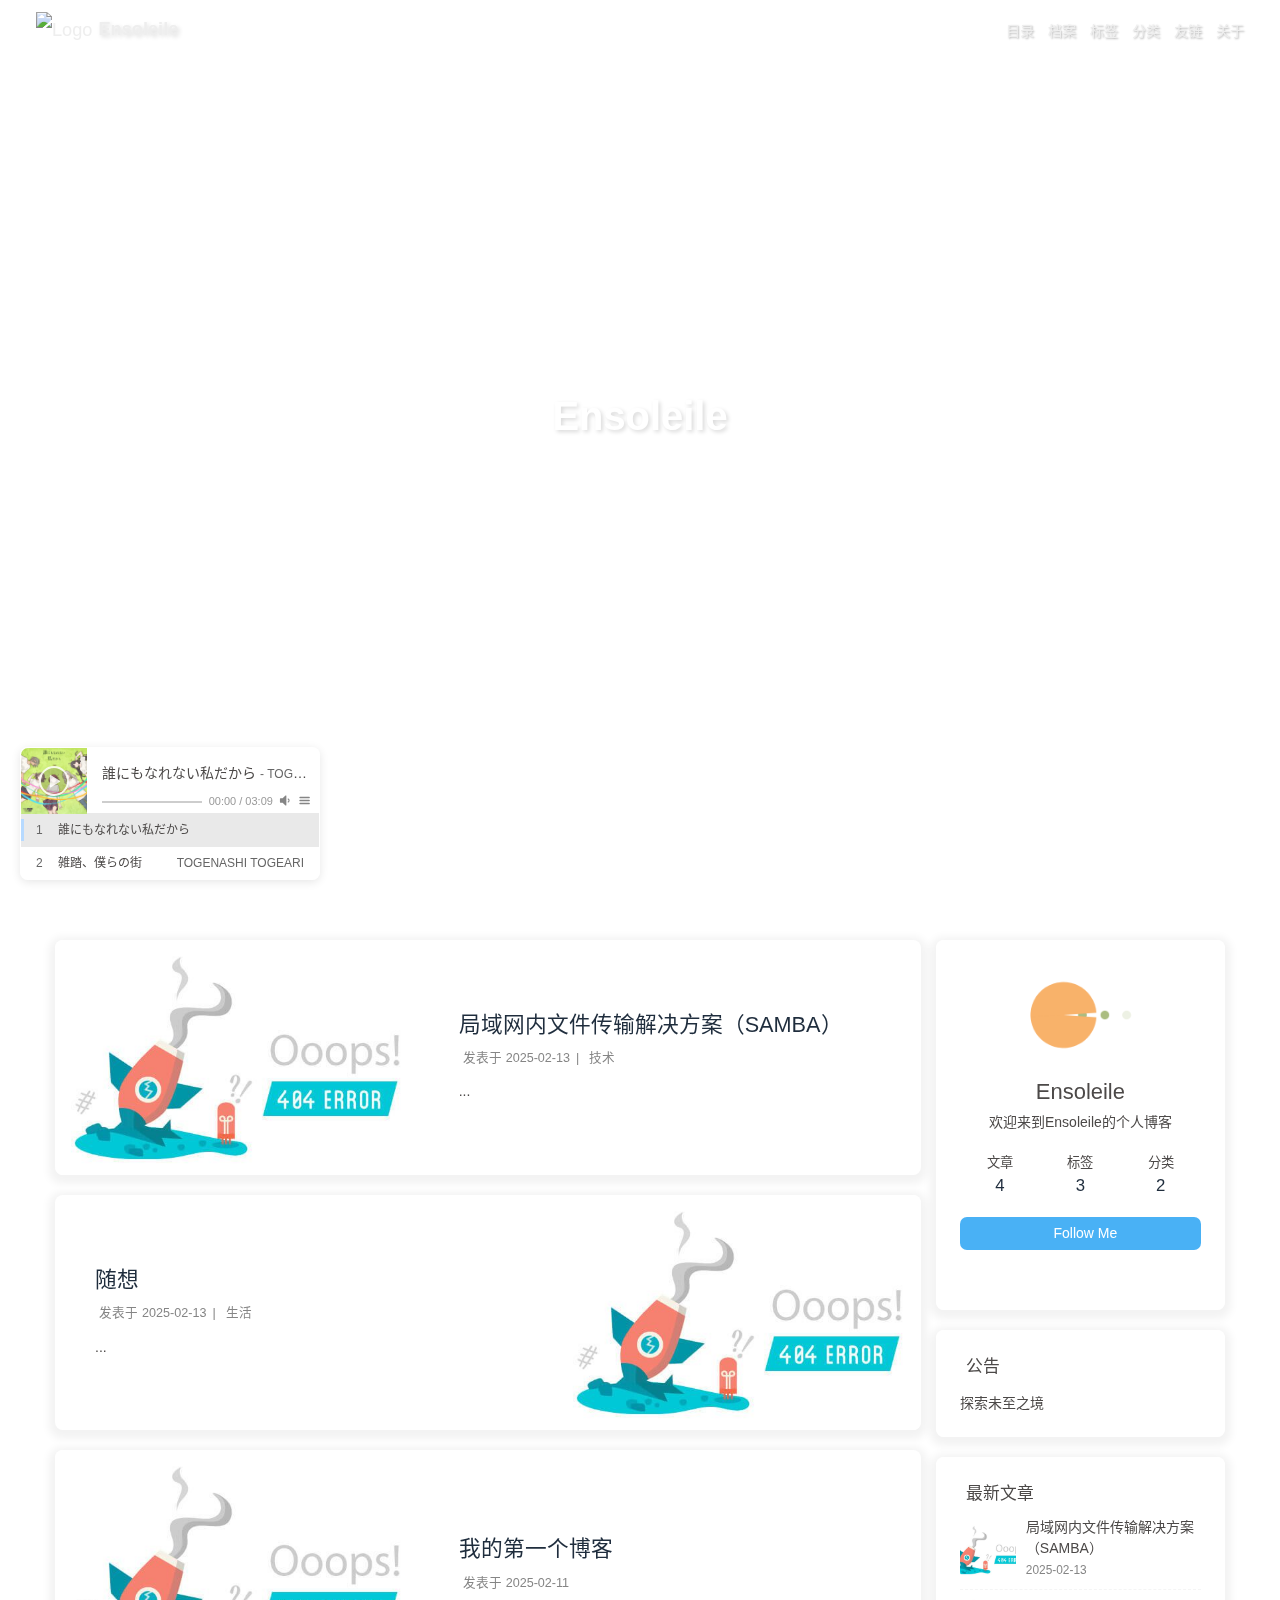
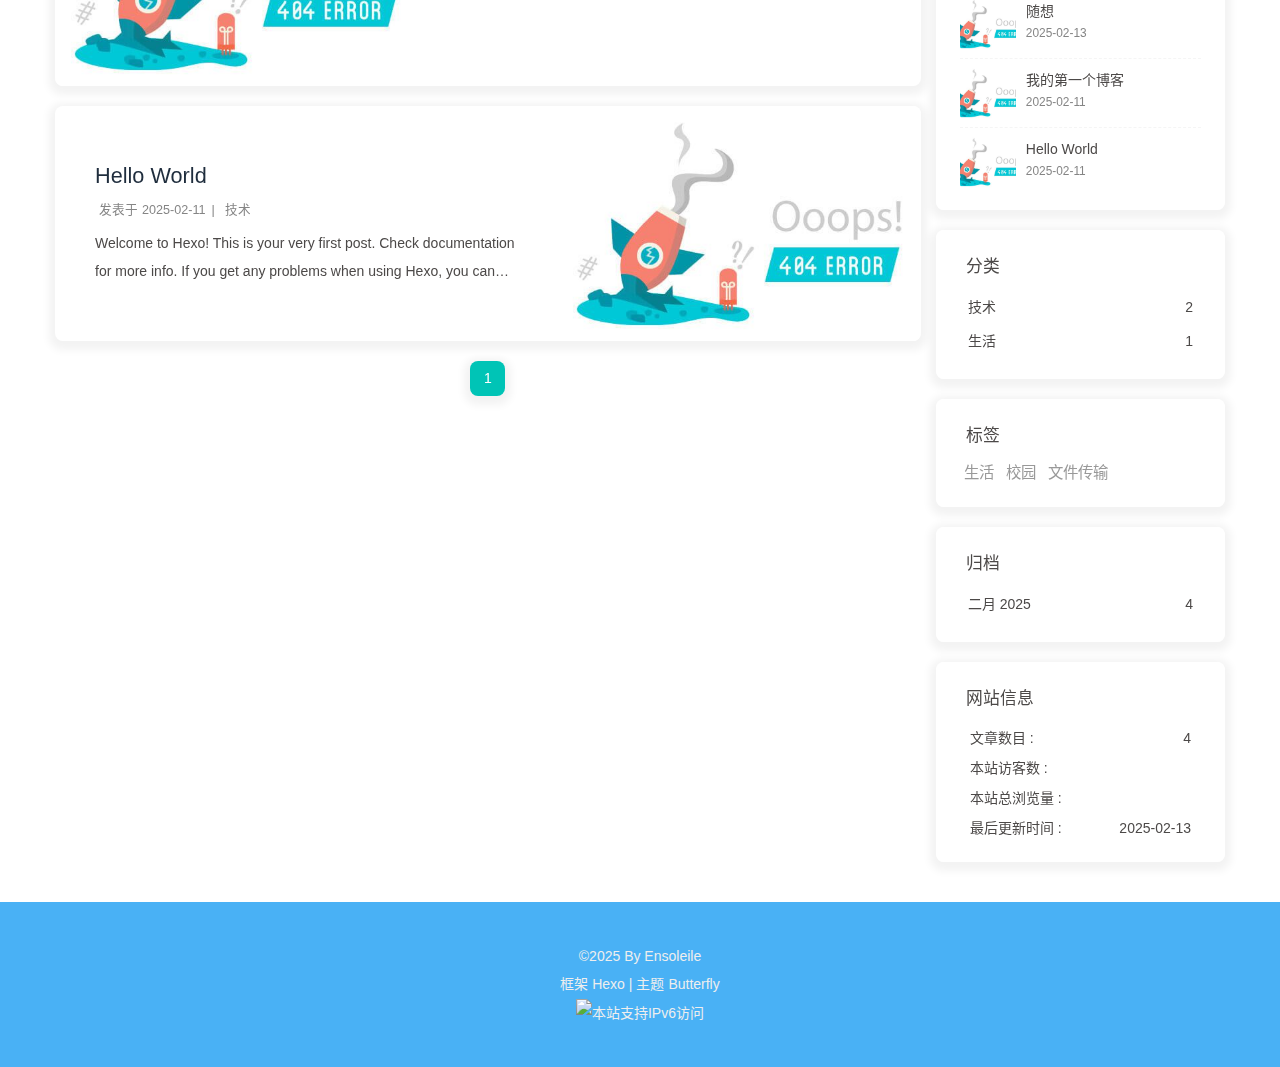
==== commit f0e26291: "Site updated: 2025-02-14 00:08:45" ====
--- a/index.html
+++ b/index.html
@@ -141,7 +141,14 @@
   isHighlightShrink: false,
   isToc: false,
   pageType: 'home'
-}</script><link rel="stylesheet" href="/css/custom.css"><meta name="generator" content="Hexo 7.3.0"></head><body><div id="web_bg" style="background-image: url(https://otakuusamagazine.com/wp-content/uploads/2023/05/girls01-2048x1152.jpg);"></div><div id="sidebar"><div id="menu-mask"></div><div id="sidebar-menus"><div class="avatar-img text-center"><img src="https://i.bobopic.com/small/118351457.jpg" onerror="this.onerror=null;this.src='/img/friend_404.gif'" alt="avatar"/></div><div class="site-data text-center"><a href="/archives/"><div class="headline">文章</div><div class="length-num">2</div></a><a href="/tags/"><div class="headline">标签</div><div class="length-num">0</div></a><a href="/categories/"><div class="headline">分类</div><div class="length-num">0</div></a></div><div class="menus_items"><div class="menus_item"><a class="site-page" href="/"><i class="fa-fw fas fa-home"></i><span> 目录</span></a></div><div class="menus_item"><a class="site-page" href="/archives/"><i class="fa-fw fas fa-archive"></i><span> 档案</span></a></div><div class="menus_item"><a class="site-page" href="/tags/"><i class="fa-fw fas fa-tags"></i><span> 标签</span></a></div><div class="menus_item"><a class="site-page" href="/categories/"><i class="fa-fw fas fa-folder-open"></i><span> 分类</span></a></div><div class="menus_item"><a class="site-page" href="/link/"><i class="fa-fw fas fa-link"></i><span> 友链</span></a></div><div class="menus_item"><a class="site-page" href="/about/"><i class="fa-fw fas fa-heart"></i><span> 关于</span></a></div></div></div></div><link rel="stylesheet" href="/dist/APlayer.min.css"/><div id="aplayer"></div><script src="/dist/APlayer.min.js"></script><script src="/dist/music.js"></script><div class="page" id="body-wrap"><header class="full_page" id="page-header" style="background: true;"><nav id="nav"><span id="blog-info"><a class="nav-site-title" href="/"><img class="site-icon" src="https://i.bobopic.com/small/118351457.jpg" alt="Logo"><span class="site-name">Ensoleile</span></a></span><div id="menus"><div class="menus_items"><div class="menus_item"><a class="site-page" href="/"><i class="fa-fw fas fa-home"></i><span> 目录</span></a></div><div class="menus_item"><a class="site-page" href="/archives/"><i class="fa-fw fas fa-archive"></i><span> 档案</span></a></div><div class="menus_item"><a class="site-page" href="/tags/"><i class="fa-fw fas fa-tags"></i><span> 标签</span></a></div><div class="menus_item"><a class="site-page" href="/categories/"><i class="fa-fw fas fa-folder-open"></i><span> 分类</span></a></div><div class="menus_item"><a class="site-page" href="/link/"><i class="fa-fw fas fa-link"></i><span> 友链</span></a></div><div class="menus_item"><a class="site-page" href="/about/"><i class="fa-fw fas fa-heart"></i><span> 关于</span></a></div></div><div id="toggle-menu"><span class="site-page"><i class="fas fa-bars fa-fw"></i></span></div></div></nav><div id="site-info"><h1 id="site-title">Ensoleile</h1><div id="site_social_icons"><a class="social-icon" href="https://github.com/wjhhm2003" target="_blank" title="Github"><i class="fab fa-github" style="color: #hdhfbb;"></i></a><a class="social-icon" href="Ensoleile:wjhhm2003@qq.com" target="_blank" title="Email"><i class="fas fa-envelope" style="color: #000000;"></i></a></div></div><div id="scroll-down"><i class="fas fa-angle-down scroll-down-effects"></i></div></header><main class="layout" id="content-inner"><div class="recent-posts nc" id="recent-posts"><div class="recent-post-items"><div class="recent-post-item"><div class="recent-post-info no-cover"><a class="article-title" href="/2025/02/11/%E6%88%91%E7%9A%84%E7%AC%AC%E4%B8%80%E4%B8%AA%E5%8D%9A%E5%AE%A2/" title="我的第一个博客">我的第一个博客</a><div class="article-meta-wrap"><span class="post-meta-date"><i class="far fa-calendar-alt"></i><span class="article-meta-label">发表于</span><time datetime="2025-02-11T07:03:01.000Z" title="发表于 2025-02-11 15:03:01">2025-02-11</time></span></div></div></div><div class="recent-post-item"><div class="recent-post-info no-cover"><a class="article-title" href="/2025/02/11/hello-world/" title="Hello World">Hello World</a><div class="article-meta-wrap"><span class="post-meta-date"><i class="far fa-calendar-alt"></i><span class="article-meta-label">发表于</span><time datetime="2025-02-11T07:02:37.000Z" title="发表于 2025-02-11 15:02:37">2025-02-11</time></span></div><div class="content">Welcome to Hexo! This is your very first post. Check documentation for more info. If you get any problems when using Hexo, you can find the answer in troubleshooting or you can ask me on GitHub. Quick StartCreate a new post1$ hexo new &quot;My New Post&quot;  More info: Writing Run server1$ hexo server  More info: Server Generate static files1$ hexo generate  More info: Generating Deploy to remote sites1$ hexo deploy  More info: Deployment 老天保佑金山银山全都有 /party invite Qing_Cheni </div></div></div></div><nav id="pagination"><div class="pagination"><span class="page-number current">1</span></div></nav></div><div class="aside-content" id="aside-content"><div class="card-widget card-info text-center"><div class="avatar-img"><img src="https://i.bobopic.com/small/118351457.jpg" onerror="this.onerror=null;this.src='/img/friend_404.gif'" alt="avatar"/></div><div class="author-info-name">Ensoleile</div><div class="author-info-description">欢迎来到Ensoleile的个人博客</div><div class="site-data"><a href="/archives/"><div class="headline">文章</div><div class="length-num">2</div></a><a href="/tags/"><div class="headline">标签</div><div class="length-num">0</div></a><a href="/categories/"><div class="headline">分类</div><div class="length-num">0</div></a></div><a id="card-info-btn" target="_blank" rel="noopener" href="https://github.com/wjhhm2003"><i class="fab fa-github"></i><span>Follow Me</span></a><div class="card-info-social-icons"><a class="social-icon" href="https://github.com/wjhhm2003" target="_blank" title="Github"><i class="fab fa-github" style="color: #hdhfbb;"></i></a><a class="social-icon" href="Ensoleile:wjhhm2003@qq.com" target="_blank" title="Email"><i class="fas fa-envelope" style="color: #000000;"></i></a></div></div><div class="card-widget card-announcement"><div class="item-headline"><i class="fas fa-bullhorn fa-shake"></i><span>公告</span></div><div class="announcement_content">探索未至之境</div></div><div class="sticky_layout"><div class="card-widget card-recent-post"><div class="item-headline"><i class="fas fa-history"></i><span>最新文章</span></div><div class="aside-list"><div class="aside-list-item no-cover"><div class="content"><a class="title" href="/2025/02/11/%E6%88%91%E7%9A%84%E7%AC%AC%E4%B8%80%E4%B8%AA%E5%8D%9A%E5%AE%A2/" title="我的第一个博客">我的第一个博客</a><time datetime="2025-02-11T07:03:01.000Z" title="发表于 2025-02-11 15:03:01">2025-02-11</time></div></div><div class="aside-list-item no-cover"><div class="content"><a class="title" href="/2025/02/11/hello-world/" title="Hello World">Hello World</a><time datetime="2025-02-11T07:02:37.000Z" title="发表于 2025-02-11 15:02:37">2025-02-11</time></div></div></div></div><div class="card-widget card-archives">
+}</script><link rel="stylesheet" href="/css/custom.css"><meta name="generator" content="Hexo 7.3.0"></head><body><div id="web_bg" style="background-image: url(https://otakuusamagazine.com/wp-content/uploads/2023/05/girls01-2048x1152.jpg);"></div><div id="sidebar"><div id="menu-mask"></div><div id="sidebar-menus"><div class="avatar-img text-center"><img src="https://i.bobopic.com/small/118351457.jpg" onerror="this.onerror=null;this.src='/img/friend_404.gif'" alt="avatar"/></div><div class="site-data text-center"><a href="/archives/"><div class="headline">文章</div><div class="length-num">4</div></a><a href="/tags/"><div class="headline">标签</div><div class="length-num">3</div></a><a href="/categories/"><div class="headline">分类</div><div class="length-num">2</div></a></div><div class="menus_items"><div class="menus_item"><a class="site-page" href="/"><i class="fa-fw fas fa-home"></i><span> 目录</span></a></div><div class="menus_item"><a class="site-page" href="/archives/"><i class="fa-fw fas fa-archive"></i><span> 档案</span></a></div><div class="menus_item"><a class="site-page" href="/tags/"><i class="fa-fw fas fa-tags"></i><span> 标签</span></a></div><div class="menus_item"><a class="site-page" href="/categories/"><i class="fa-fw fas fa-folder-open"></i><span> 分类</span></a></div><div class="menus_item"><a class="site-page" href="/link/"><i class="fa-fw fas fa-link"></i><span> 友链</span></a></div><div class="menus_item"><a class="site-page" href="/about/"><i class="fa-fw fas fa-heart"></i><span> 关于</span></a></div></div></div></div><link rel="stylesheet" href="/dist/APlayer.min.css"/><div id="aplayer"></div><script src="/dist/APlayer.min.js"></script><script src="/dist/music.js"></script><div class="page" id="body-wrap"><header class="full_page" id="page-header" style="background: true;"><nav id="nav"><span id="blog-info"><a class="nav-site-title" href="/"><img class="site-icon" src="https://i.bobopic.com/small/118351457.jpg" alt="Logo"><span class="site-name">Ensoleile</span></a></span><div id="menus"><div class="menus_items"><div class="menus_item"><a class="site-page" href="/"><i class="fa-fw fas fa-home"></i><span> 目录</span></a></div><div class="menus_item"><a class="site-page" href="/archives/"><i class="fa-fw fas fa-archive"></i><span> 档案</span></a></div><div class="menus_item"><a class="site-page" href="/tags/"><i class="fa-fw fas fa-tags"></i><span> 标签</span></a></div><div class="menus_item"><a class="site-page" href="/categories/"><i class="fa-fw fas fa-folder-open"></i><span> 分类</span></a></div><div class="menus_item"><a class="site-page" href="/link/"><i class="fa-fw fas fa-link"></i><span> 友链</span></a></div><div class="menus_item"><a class="site-page" href="/about/"><i class="fa-fw fas fa-heart"></i><span> 关于</span></a></div></div><div id="toggle-menu"><span class="site-page"><i class="fas fa-bars fa-fw"></i></span></div></div></nav><div id="site-info"><h1 id="site-title">Ensoleile</h1><div id="site_social_icons"><a class="social-icon" href="https://github.com/wjhhm2003" target="_blank" title="Github"><i class="fab fa-github" style="color: #hdhfbb;"></i></a><a class="social-icon" href="Ensoleile:wjhhm2003@qq.com" target="_blank" title="Email"><i class="fas fa-envelope" style="color: #000000;"></i></a></div></div><div id="scroll-down"><i class="fas fa-angle-down scroll-down-effects"></i></div></header><main class="layout" id="content-inner"><div class="recent-posts nc" id="recent-posts"><div class="recent-post-items"><div class="recent-post-item"><div class="post_cover left"><a href="/2025/02/13/%E5%B1%80%E5%9F%9F%E7%BD%91%E5%86%85%E6%96%87%E4%BB%B6%E4%BC%A0%E8%BE%93%E8%A7%A3%E5%86%B3%E6%96%B9%E6%A1%88%EF%BC%88SAMBA%EF%BC%89/" title="局域网内文件传输解决方案（SAMBA）"><img class="post-bg" src="/home/wjhhm2003/blog/source/images/0566c38cb2e0c41d6f5dd8a4c903fbc1.jpg" onerror="this.onerror=null;this.src='/img/404.jpg'" alt="局域网内文件传输解决方案（SAMBA）"></a></div><div class="recent-post-info"><a class="article-title" href="/2025/02/13/%E5%B1%80%E5%9F%9F%E7%BD%91%E5%86%85%E6%96%87%E4%BB%B6%E4%BC%A0%E8%BE%93%E8%A7%A3%E5%86%B3%E6%96%B9%E6%A1%88%EF%BC%88SAMBA%EF%BC%89/" title="局域网内文件传输解决方案（SAMBA）">局域网内文件传输解决方案（SAMBA）</a><div class="article-meta-wrap"><span class="post-meta-date"><i class="far fa-calendar-alt"></i><span class="article-meta-label">发表于</span><time datetime="2025-02-13T15:24:58.000Z" title="发表于 2025-02-13 23:24:58">2025-02-13</time></span><span class="article-meta"><span class="article-meta-separator">|</span><i class="fas fa-inbox"></i><a class="article-meta__categories" href="/categories/%E6%8A%80%E6%9C%AF/">技术</a></span></div><div class="content">...</div></div></div><div class="recent-post-item"><div class="post_cover right"><a href="/2025/02/13/%E9%9A%8F%E6%83%B3/" title="随想"><img class="post-bg" src="/home/wjhhm2003/blog/source/images/2b1f49959fde50eadbcf4f0a56e4ee1b.jpg" onerror="this.onerror=null;this.src='/img/404.jpg'" alt="随想"></a></div><div class="recent-post-info"><a class="article-title" href="/2025/02/13/%E9%9A%8F%E6%83%B3/" title="随想">随想</a><div class="article-meta-wrap"><span class="post-meta-date"><i class="far fa-calendar-alt"></i><span class="article-meta-label">发表于</span><time datetime="2025-02-13T15:09:57.000Z" title="发表于 2025-02-13 23:09:57">2025-02-13</time></span><span class="article-meta"><span class="article-meta-separator">|</span><i class="fas fa-inbox"></i><a class="article-meta__categories" href="/categories/%E7%94%9F%E6%B4%BB/">生活</a></span></div><div class="content">...</div></div></div><div class="recent-post-item"><div class="post_cover left"><a href="/2025/02/11/%E6%88%91%E7%9A%84%E7%AC%AC%E4%B8%80%E4%B8%AA%E5%8D%9A%E5%AE%A2/" title="我的第一个博客"><img class="post-bg" src="/home/wjhhm2003/blog/source/images/2a7437ac370b86e1c1e680bff27086b1.jpg" onerror="this.onerror=null;this.src='/img/404.jpg'" alt="我的第一个博客"></a></div><div class="recent-post-info"><a class="article-title" href="/2025/02/11/%E6%88%91%E7%9A%84%E7%AC%AC%E4%B8%80%E4%B8%AA%E5%8D%9A%E5%AE%A2/" title="我的第一个博客">我的第一个博客</a><div class="article-meta-wrap"><span class="post-meta-date"><i class="far fa-calendar-alt"></i><span class="article-meta-label">发表于</span><time datetime="2025-02-11T07:03:01.000Z" title="发表于 2025-02-11 15:03:01">2025-02-11</time></span></div></div></div><div class="recent-post-item"><div class="post_cover right"><a href="/2025/02/11/hello-world/" title="Hello World"><img class="post-bg" src="/home/wjhhm2003/blog/source/images/31e24052412288599885f7e645bf5725.jpg" onerror="this.onerror=null;this.src='/img/404.jpg'" alt="Hello World"></a></div><div class="recent-post-info"><a class="article-title" href="/2025/02/11/hello-world/" title="Hello World">Hello World</a><div class="article-meta-wrap"><span class="post-meta-date"><i class="far fa-calendar-alt"></i><span class="article-meta-label">发表于</span><time datetime="2025-02-11T07:02:37.000Z" title="发表于 2025-02-11 15:02:37">2025-02-11</time></span><span class="article-meta"><span class="article-meta-separator">|</span><i class="fas fa-inbox"></i><a class="article-meta__categories" href="/categories/%E6%8A%80%E6%9C%AF/">技术</a></span></div><div class="content">Welcome to Hexo! This is your very first post. Check documentation for more info. If you get any problems when using Hexo, you can find the answer in troubleshooting or you can ask me on GitHub. Quick StartCreate a new post1$ hexo new &quot;My New Post&quot;  More info: Writing Run server1$ hexo server  More info: Server Generate static files1$ hexo generate  More info: Generating Deploy to remote sites1$ hexo deploy  More info: Deployment /party invite Qing_Cheni </div></div></div></div><nav id="pagination"><div class="pagination"><span class="page-number current">1</span></div></nav></div><div class="aside-content" id="aside-content"><div class="card-widget card-info text-center"><div class="avatar-img"><img src="https://i.bobopic.com/small/118351457.jpg" onerror="this.onerror=null;this.src='/img/friend_404.gif'" alt="avatar"/></div><div class="author-info-name">Ensoleile</div><div class="author-info-description">欢迎来到Ensoleile的个人博客</div><div class="site-data"><a href="/archives/"><div class="headline">文章</div><div class="length-num">4</div></a><a href="/tags/"><div class="headline">标签</div><div class="length-num">3</div></a><a href="/categories/"><div class="headline">分类</div><div class="length-num">2</div></a></div><a id="card-info-btn" target="_blank" rel="noopener" href="https://github.com/wjhhm2003"><i class="fab fa-github"></i><span>Follow Me</span></a><div class="card-info-social-icons"><a class="social-icon" href="https://github.com/wjhhm2003" target="_blank" title="Github"><i class="fab fa-github" style="color: #hdhfbb;"></i></a><a class="social-icon" href="Ensoleile:wjhhm2003@qq.com" target="_blank" title="Email"><i class="fas fa-envelope" style="color: #000000;"></i></a></div></div><div class="card-widget card-announcement"><div class="item-headline"><i class="fas fa-bullhorn fa-shake"></i><span>公告</span></div><div class="announcement_content">探索未至之境</div></div><div class="sticky_layout"><div class="card-widget card-recent-post"><div class="item-headline"><i class="fas fa-history"></i><span>最新文章</span></div><div class="aside-list"><div class="aside-list-item"><a class="thumbnail" href="/2025/02/13/%E5%B1%80%E5%9F%9F%E7%BD%91%E5%86%85%E6%96%87%E4%BB%B6%E4%BC%A0%E8%BE%93%E8%A7%A3%E5%86%B3%E6%96%B9%E6%A1%88%EF%BC%88SAMBA%EF%BC%89/" title="局域网内文件传输解决方案（SAMBA）"><img src="/home/wjhhm2003/blog/source/images/0566c38cb2e0c41d6f5dd8a4c903fbc1.jpg" onerror="this.onerror=null;this.src='/img/404.jpg'" alt="局域网内文件传输解决方案（SAMBA）"/></a><div class="content"><a class="title" href="/2025/02/13/%E5%B1%80%E5%9F%9F%E7%BD%91%E5%86%85%E6%96%87%E4%BB%B6%E4%BC%A0%E8%BE%93%E8%A7%A3%E5%86%B3%E6%96%B9%E6%A1%88%EF%BC%88SAMBA%EF%BC%89/" title="局域网内文件传输解决方案（SAMBA）">局域网内文件传输解决方案（SAMBA）</a><time datetime="2025-02-13T15:24:58.000Z" title="发表于 2025-02-13 23:24:58">2025-02-13</time></div></div><div class="aside-list-item"><a class="thumbnail" href="/2025/02/13/%E9%9A%8F%E6%83%B3/" title="随想"><img src="/home/wjhhm2003/blog/source/images/2b1f49959fde50eadbcf4f0a56e4ee1b.jpg" onerror="this.onerror=null;this.src='/img/404.jpg'" alt="随想"/></a><div class="content"><a class="title" href="/2025/02/13/%E9%9A%8F%E6%83%B3/" title="随想">随想</a><time datetime="2025-02-13T15:09:57.000Z" title="发表于 2025-02-13 23:09:57">2025-02-13</time></div></div><div class="aside-list-item"><a class="thumbnail" href="/2025/02/11/%E6%88%91%E7%9A%84%E7%AC%AC%E4%B8%80%E4%B8%AA%E5%8D%9A%E5%AE%A2/" title="我的第一个博客"><img src="/home/wjhhm2003/blog/source/images/2a7437ac370b86e1c1e680bff27086b1.jpg" onerror="this.onerror=null;this.src='/img/404.jpg'" alt="我的第一个博客"/></a><div class="content"><a class="title" href="/2025/02/11/%E6%88%91%E7%9A%84%E7%AC%AC%E4%B8%80%E4%B8%AA%E5%8D%9A%E5%AE%A2/" title="我的第一个博客">我的第一个博客</a><time datetime="2025-02-11T07:03:01.000Z" title="发表于 2025-02-11 15:03:01">2025-02-11</time></div></div><div class="aside-list-item"><a class="thumbnail" href="/2025/02/11/hello-world/" title="Hello World"><img src="/home/wjhhm2003/blog/source/images/31e24052412288599885f7e645bf5725.jpg" onerror="this.onerror=null;this.src='/img/404.jpg'" alt="Hello World"/></a><div class="content"><a class="title" href="/2025/02/11/hello-world/" title="Hello World">Hello World</a><time datetime="2025-02-11T07:02:37.000Z" title="发表于 2025-02-11 15:02:37">2025-02-11</time></div></div></div></div><div class="card-widget card-categories"><div class="item-headline">
+            <i class="fas fa-folder-open"></i>
+            <span>分类</span>
+            
+          </div>
+          <ul class="card-category-list" id="aside-cat-list">
+            <li class="card-category-list-item "><a class="card-category-list-link" href="/categories/%E6%8A%80%E6%9C%AF/"><span class="card-category-list-name">技术</span><span class="card-category-list-count">2</span></a></li><li class="card-category-list-item "><a class="card-category-list-link" href="/categories/%E7%94%9F%E6%B4%BB/"><span class="card-category-list-name">生活</span><span class="card-category-list-count">1</span></a></li>
+          </ul></div><div class="card-widget card-tags"><div class="item-headline"><i class="fas fa-tags"></i><span>标签</span></div><div class="card-tag-cloud"><a href="/tags/%E7%94%9F%E6%B4%BB/" style="font-size: 1.1em; color: #999">生活</a> <a href="/tags/%E6%A0%A1%E5%9B%AD/" style="font-size: 1.1em; color: #999">校园</a> <a href="/tags/%E6%96%87%E4%BB%B6%E4%BC%A0%E8%BE%93/" style="font-size: 1.1em; color: #999">文件传输</a></div></div><div class="card-widget card-archives">
     <div class="item-headline">
       <i class="fas fa-archive"></i>
       <span>归档</span>
@@ -155,12 +162,12 @@
             <span class="card-archive-list-date">
               二月 2025
             </span>
-            <span class="card-archive-list-count">2</span>
+            <span class="card-archive-list-count">4</span>
           </a>
         </li>
       
     </ul>
-  </div><div class="card-widget card-webinfo"><div class="item-headline"><i class="fas fa-chart-line"></i><span>网站信息</span></div><div class="webinfo"><div class="webinfo-item"><div class="item-name">文章数目 :</div><div class="item-count">2</div></div><div class="webinfo-item"><div class="item-name">本站访客数 :</div><div class="item-count" id="busuanzi_value_site_uv"><i class="fa-solid fa-spinner fa-spin"></i></div></div><div class="webinfo-item"><div class="item-name">本站总浏览量 :</div><div class="item-count" id="busuanzi_value_site_pv"><i class="fa-solid fa-spinner fa-spin"></i></div></div><div class="webinfo-item"><div class="item-name">最后更新时间 :</div><div class="item-count" id="last-push-date" data-lastPushDate="2025-02-12T16:27:13.509Z"><i class="fa-solid fa-spinner fa-spin"></i></div></div></div></div></div></div></main><footer id="footer"><div id="footer-wrap"><div class="copyright">&copy;2025 By Ensoleile</div><div class="framework-info"><span>框架 </span><a target="_blank" rel="noopener" href="https://hexo.io">Hexo</a><span class="footer-separator">|</span><span>主题 </span><a target="_blank" rel="noopener" href="https://github.com/jerryc127/hexo-theme-butterfly">Butterfly</a></div><div class="footer_custom_text"><a href="https://ipw.cn/ipv6webcheck/?site=ipw.cn" title="本站支持IPv6访问" target="_blank"><img style="display:inline-block;vertical-align:middle" alt="本站支持IPv6访问" src="https://static.ipw.cn/icon/ipv6-s3.svg"></a></div></div></footer></div><div id="rightside"><div id="rightside-config-hide"><button id="darkmode" type="button" title="日间和夜间模式切换"><i class="fas fa-adjust"></i></button><button id="hide-aside-btn" type="button" title="单栏和双栏切换"><i class="fas fa-arrows-alt-h"></i></button></div><div id="rightside-config-show"><button id="rightside-config" type="button" title="设置"><i class="fas fa-cog fa-spin"></i></button><button id="go-up" type="button" title="回到顶部"><span class="scroll-percent"></span><i class="fas fa-arrow-up"></i></button></div></div><div><script src="/js/utils.js"></script><script src="/js/main.js"></script><div class="js-pjax"></div><script src="https://cdn.jsdelivr.net/npm/pjax/pjax.min.js"></script><script>(() => {
+  </div><div class="card-widget card-webinfo"><div class="item-headline"><i class="fas fa-chart-line"></i><span>网站信息</span></div><div class="webinfo"><div class="webinfo-item"><div class="item-name">文章数目 :</div><div class="item-count">4</div></div><div class="webinfo-item"><div class="item-name">本站访客数 :</div><div class="item-count" id="busuanzi_value_site_uv"><i class="fa-solid fa-spinner fa-spin"></i></div></div><div class="webinfo-item"><div class="item-name">本站总浏览量 :</div><div class="item-count" id="busuanzi_value_site_pv"><i class="fa-solid fa-spinner fa-spin"></i></div></div><div class="webinfo-item"><div class="item-name">最后更新时间 :</div><div class="item-count" id="last-push-date" data-lastPushDate="2025-02-13T16:08:33.766Z"><i class="fa-solid fa-spinner fa-spin"></i></div></div></div></div></div></div></main><footer id="footer"><div id="footer-wrap"><div class="copyright">&copy;2025 By Ensoleile</div><div class="framework-info"><span>框架 </span><a target="_blank" rel="noopener" href="https://hexo.io">Hexo</a><span class="footer-separator">|</span><span>主题 </span><a target="_blank" rel="noopener" href="https://github.com/jerryc127/hexo-theme-butterfly">Butterfly</a></div><div class="footer_custom_text"><a href="https://ipw.cn/ipv6webcheck/?site=ipw.cn" title="本站支持IPv6访问" target="_blank"><img style="display:inline-block;vertical-align:middle" alt="本站支持IPv6访问" src="https://static.ipw.cn/icon/ipv6-s3.svg"></a></div></div></footer></div><div id="rightside"><div id="rightside-config-hide"><button id="darkmode" type="button" title="日间和夜间模式切换"><i class="fas fa-adjust"></i></button><button id="hide-aside-btn" type="button" title="单栏和双栏切换"><i class="fas fa-arrows-alt-h"></i></button></div><div id="rightside-config-show"><button id="rightside-config" type="button" title="设置"><i class="fas fa-cog fa-spin"></i></button><button id="go-up" type="button" title="回到顶部"><span class="scroll-percent"></span><i class="fas fa-arrow-up"></i></button></div></div><div><script src="/js/utils.js"></script><script src="/js/main.js"></script><div class="js-pjax"></div><script src="https://cdn.jsdelivr.net/npm/pjax/pjax.min.js"></script><script>(() => {
   const pjaxSelectors = ["head > title","#config-diff","#body-wrap","#rightside-config-hide","#rightside-config-show",".js-pjax"]
 
   window.pjax = new Pjax({
